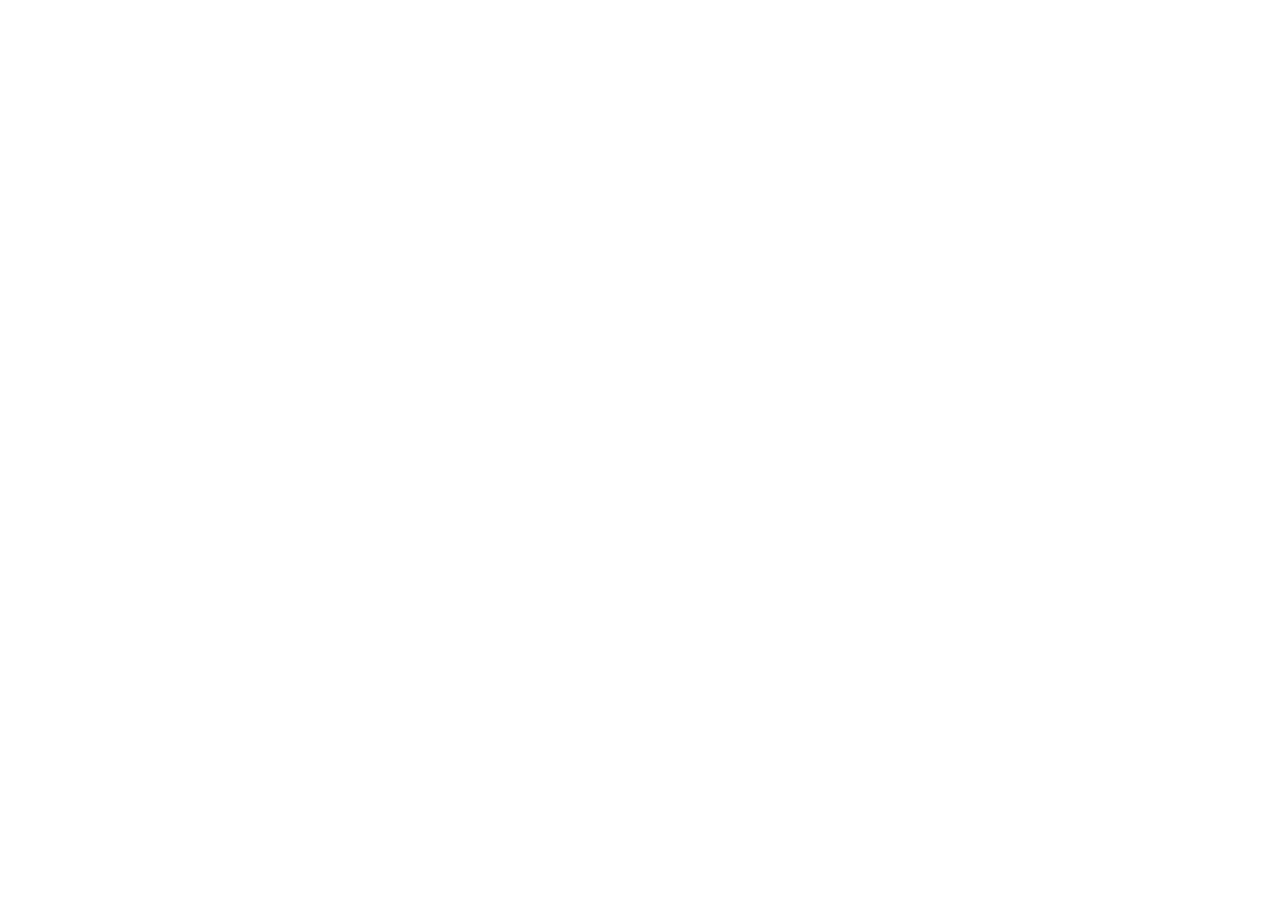
==== public/admin/index.html @ d7d7b9b0 "feat: build Guangze charity website (static site + Sveltia CMS) - charity: water-style homepage with" ====
<!DOCTYPE html>
<html lang="zh-Hant">
<head>
  <meta charset="utf-8" />
  <meta name="viewport" content="width=device-width, initial-scale=1.0" />
  <meta name="robots" content="noindex" />
  <title>內容管理後台｜新竹市廣澤慈善協會</title>
</head>
<body>
  <!-- Sveltia CMS：與 Decap CMS 相容的現代化內容管理後台 -->
  <script src="https://unpkg.com/@sveltia/cms/dist/sveltia-cms.js"></script>
</body>
</html>
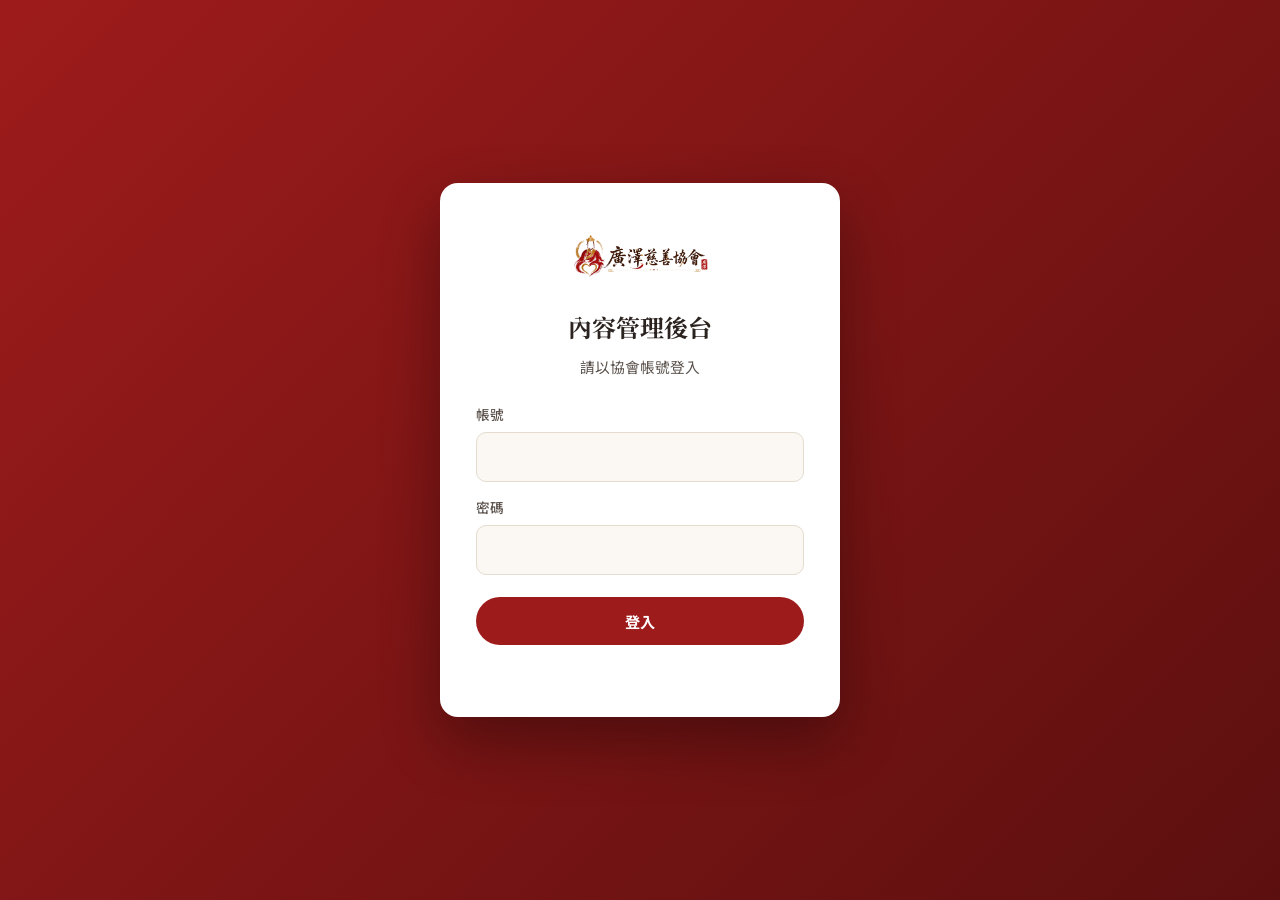
==== commit 0c77c4ec: "feat(admin): custom username/password admin with self-hosted auth - /admin now has a custom login (c" ====
--- a/public/admin/index.html
+++ b/public/admin/index.html
@@ -5,9 +5,53 @@
   <meta name="viewport" content="width=device-width, initial-scale=1.0" />
   <meta name="robots" content="noindex" />
   <title>內容管理後台｜新竹市廣澤慈善協會</title>
+  <link rel="icon" href="../assets/img/logo.png" />
+  <link href="https://fonts.googleapis.com/css2?family=Noto+Sans+TC:wght@400;500;700&family=Noto+Serif+TC:wght@700&display=swap" rel="stylesheet" />
+  <link rel="stylesheet" href="admin.css" />
 </head>
 <body>
-  <!-- Sveltia CMS：與 Decap CMS 相容的現代化內容管理後台 -->
-  <script src="https://unpkg.com/@sveltia/cms/dist/sveltia-cms.js"></script>
+  <!-- 登入畫面 -->
+  <div id="login" class="login hidden">
+    <form class="login__card" id="login-form">
+      <img src="../assets/img/logo.png" alt="廣澤慈善協會" class="login__logo" />
+      <h1>內容管理後台</h1>
+      <p class="login__sub">請以協會帳號登入</p>
+      <label>帳號<input type="text" id="username" autocomplete="username" required /></label>
+      <label>密碼<input type="password" id="password" autocomplete="current-password" required /></label>
+      <button type="submit" class="btn btn--primary" id="login-btn">登入</button>
+      <p class="msg" id="login-msg"></p>
+    </form>
+  </div>
+
+  <!-- 設定未完成提示 -->
+  <div id="setup" class="login hidden">
+    <div class="login__card">
+      <img src="../assets/img/logo.png" alt="廣澤慈善協會" class="login__logo" />
+      <h1>後台尚未啟用</h1>
+      <p class="login__sub">系統管理設定（Vercel 環境變數）尚未完成。<br />請完成設定後再登入，或聯繫網站維護人員。</p>
+    </div>
+  </div>
+
+  <!-- 管理介面 -->
+  <div id="app" class="app hidden">
+    <header class="topbar">
+      <div class="topbar__brand"><img src="../assets/img/logo.png" alt="" /> 內容管理後台</div>
+      <div class="topbar__right">
+        <a href="../index.html" target="_blank" class="topbar__link">↗ 查看網站</a>
+        <span id="who" class="topbar__who"></span>
+        <button class="btn btn--ghost" id="logout-btn">登出</button>
+      </div>
+    </header>
+    <nav class="tabs" id="tabs"></nav>
+    <main class="content" id="editor"></main>
+    <div class="savebar" id="savebar">
+      <span class="savebar__hint" id="save-hint"></span>
+      <button class="btn btn--primary" id="save-btn">儲存變更</button>
+    </div>
+  </div>
+
+  <div id="loading" class="loading">載入中…</div>
+
+  <script src="admin.js"></script>
 </body>
 </html>
--- a/public/admin/admin.css
+++ b/public/admin/admin.css
@@ -0,0 +1,90 @@
+:root{
+  --red:#9e1b1b; --red-dark:#7a1414; --gold:#c8a04c; --ink:#2b2320; --ink-soft:#5b524c;
+  --cream:#fbf8f3; --line:#e3dccf; --white:#fff;
+  --sans:"Noto Sans TC",system-ui,sans-serif;
+}
+*{box-sizing:border-box;margin:0;padding:0}
+body{font-family:var(--sans);color:var(--ink);background:var(--cream);line-height:1.7}
+.hidden{display:none !important}
+button{font-family:inherit;cursor:pointer}
+input,textarea,select{font-family:inherit;font-size:1rem}
+
+.btn{border:0;border-radius:999px;padding:11px 24px;font-weight:700;font-size:.95rem;transition:.2s}
+.btn--primary{background:var(--red);color:#fff}
+.btn--primary:hover{background:var(--red-dark)}
+.btn--primary:disabled{opacity:.5;cursor:not-allowed}
+.btn--ghost{background:transparent;color:var(--ink);border:1px solid var(--line)}
+.btn--ghost:hover{background:#0001}
+.btn--sm{padding:7px 14px;font-size:.85rem}
+.btn--danger{background:#fff;color:#b23;border:1px solid #e3b3b3}
+.btn--danger:hover{background:#fdeaea}
+
+/* ---------- Login ---------- */
+.login{position:fixed;inset:0;display:grid;place-items:center;background:linear-gradient(135deg,#9e1b1b,#5c0f0f);padding:20px}
+.login__card{background:#fff;border-radius:18px;padding:40px 36px;width:min(100%,400px);box-shadow:0 24px 60px #0005;text-align:center}
+.login__logo{height:70px;margin:0 auto 14px;display:block}
+.login__card h1{font-family:"Noto Serif TC",serif;font-size:1.5rem;margin-bottom:6px}
+.login__sub{color:var(--ink-soft);font-size:.92rem;margin-bottom:24px}
+.login__card label{display:block;text-align:left;font-size:.85rem;color:var(--ink-soft);margin-bottom:14px;font-weight:500}
+.login__card input{width:100%;margin-top:6px;padding:12px 14px;border:1px solid var(--line);border-radius:10px;background:var(--cream)}
+.login__card input:focus{outline:2px solid var(--gold);border-color:transparent}
+.login__card .btn{width:100%;margin-top:8px;padding:13px}
+.msg{margin-top:14px;font-size:.9rem;min-height:1.2em}
+.msg.err{color:#c0392b}
+.msg.ok{color:#1e8449}
+
+/* ---------- App ---------- */
+.app{min-height:100vh;padding-bottom:90px}
+.topbar{position:sticky;top:0;z-index:20;display:flex;align-items:center;justify-content:space-between;
+  background:#fff;border-bottom:1px solid var(--line);padding:12px 22px}
+.topbar__brand{display:flex;align-items:center;gap:10px;font-family:"Noto Serif TC",serif;font-weight:700;font-size:1.05rem}
+.topbar__brand img{height:38px}
+.topbar__right{display:flex;align-items:center;gap:14px}
+.topbar__link{color:var(--ink-soft);text-decoration:none;font-size:.9rem}
+.topbar__link:hover{color:var(--red)}
+.topbar__who{font-size:.9rem;color:var(--ink-soft)}
+
+.tabs{display:flex;flex-wrap:wrap;gap:6px;padding:14px 22px;background:#fff;border-bottom:1px solid var(--line);position:sticky;top:63px;z-index:19}
+.tab{border:1px solid var(--line);background:#fff;border-radius:999px;padding:8px 18px;font-size:.92rem;font-weight:500;color:var(--ink)}
+.tab.active{background:var(--red);color:#fff;border-color:var(--red)}
+
+.content{max-width:880px;margin:0 auto;padding:28px 22px}
+.section-head{margin-bottom:18px}
+.section-head h2{font-family:"Noto Serif TC",serif;font-size:1.5rem}
+.section-head p{color:var(--ink-soft);font-size:.92rem;margin-top:4px}
+
+.field{margin-bottom:18px}
+.field>label{display:block;font-size:.85rem;font-weight:700;color:var(--ink-soft);margin-bottom:6px}
+.field input[type=text],.field textarea{width:100%;padding:11px 14px;border:1px solid var(--line);border-radius:10px;background:#fff}
+.field input:focus,.field textarea:focus{outline:2px solid var(--gold);border-color:transparent}
+.field textarea{min-height:120px;resize:vertical;line-height:1.7}
+.field .hint{font-size:.78rem;color:#9a9088;margin-top:4px}
+
+.card-item{background:#fff;border:1px solid var(--line);border-radius:14px;padding:20px;margin-bottom:16px;position:relative}
+.card-item__head{display:flex;align-items:center;justify-content:space-between;margin-bottom:14px}
+.card-item__title{font-weight:700}
+.card-item__tools{display:flex;gap:6px}
+
+.imgfield{display:flex;gap:14px;align-items:flex-start}
+.imgfield__preview{width:140px;height:100px;border-radius:10px;border:1px dashed var(--line);background:var(--cream) center/cover no-repeat;flex-shrink:0;display:grid;place-items:center;color:#b6ada2;font-size:.8rem;overflow:hidden}
+.imgfield__preview img{width:100%;height:100%;object-fit:cover}
+.imgfield__right{flex:1}
+.imgfield__right input[type=file]{font-size:.85rem}
+.upload-state{font-size:.8rem;color:var(--ink-soft);margin-top:6px}
+
+.add-btn{margin-top:4px}
+.empty-note{color:var(--ink-soft);font-size:.9rem;padding:14px 0}
+
+.savebar{position:fixed;bottom:0;left:0;right:0;background:#fff;border-top:1px solid var(--line);
+  display:flex;align-items:center;justify-content:flex-end;gap:16px;padding:14px 24px;box-shadow:0 -4px 20px #0001;z-index:20}
+.savebar__hint{font-size:.88rem;color:var(--ink-soft)}
+.savebar__hint.ok{color:#1e8449}
+.savebar__hint.err{color:#c0392b}
+
+.loading{position:fixed;inset:0;display:grid;place-items:center;background:var(--cream);color:var(--ink-soft);z-index:50}
+
+@media(max-width:600px){
+  .topbar__link{display:none}
+  .content{padding:20px 16px}
+  .imgfield{flex-direction:column}
+}
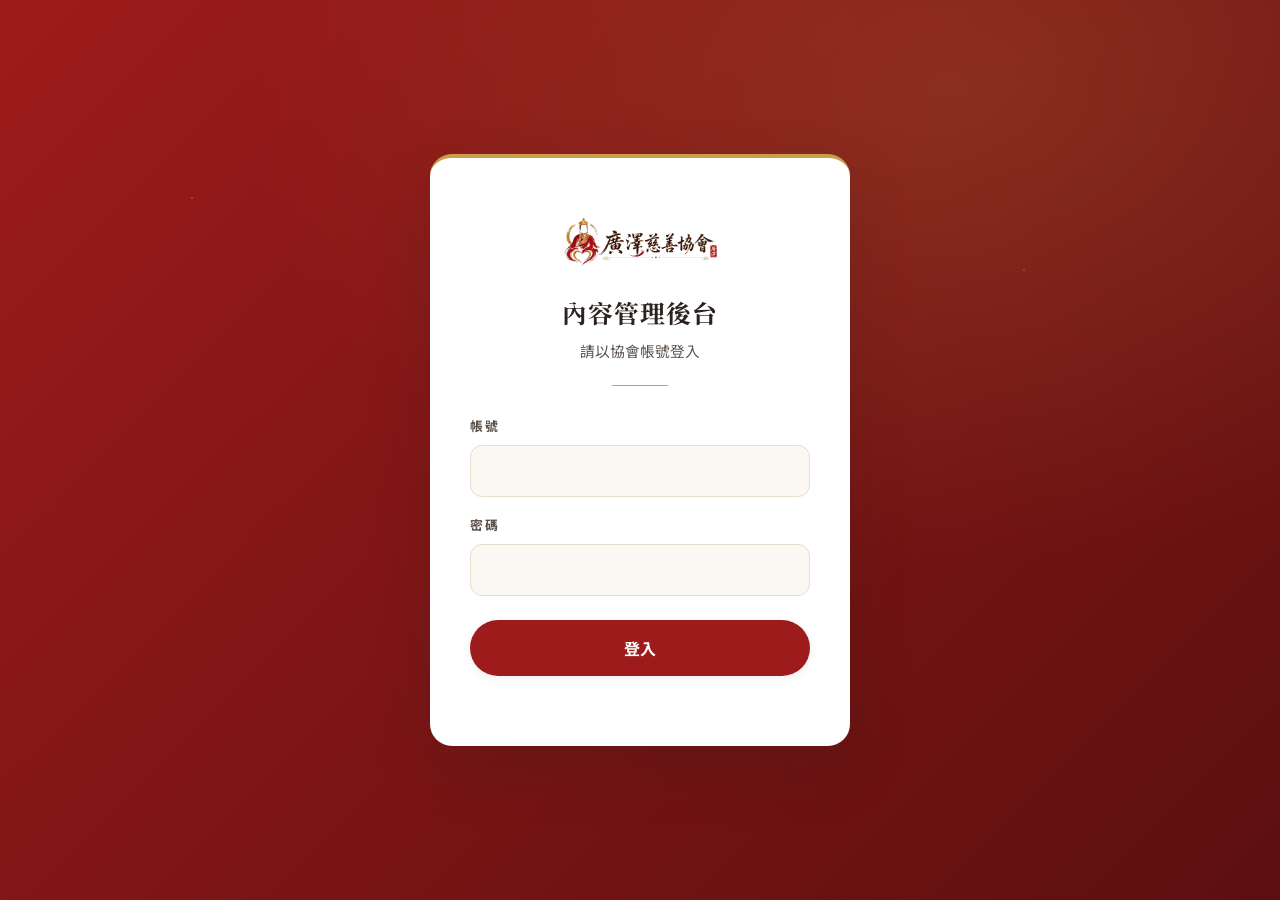
==== commit 5d4f1fa6: "style(admin): redesign 後台 to match main site brand language Brings the admin panel in line with the " ====
--- a/public/admin/index.html
+++ b/public/admin/index.html
@@ -7,7 +7,7 @@
   <title>內容管理後台｜新竹市廣澤慈善協會</title>
   <link rel="icon" href="../assets/img/logo.png" />
   <link href="https://fonts.googleapis.com/css2?family=Noto+Sans+TC:wght@400;500;700&family=Noto+Serif+TC:wght@700&display=swap" rel="stylesheet" />
-  <link rel="stylesheet" href="admin.css" />
+  <link rel="stylesheet" href="admin.css?v=20260602b" />
 </head>
 <body>
   <!-- 登入畫面 -->
--- a/public/admin/admin.css
+++ b/public/admin/admin.css
@@ -1,90 +1,335 @@
-:root{
-  --red:#9e1b1b; --red-dark:#7a1414; --gold:#c8a04c; --ink:#2b2320; --ink-soft:#5b524c;
-  --cream:#fbf8f3; --line:#e3dccf; --white:#fff;
-  --sans:"Noto Sans TC",system-ui,sans-serif;
-}
-*{box-sizing:border-box;margin:0;padding:0}
-body{font-family:var(--sans);color:var(--ink);background:var(--cream);line-height:1.7}
-.hidden{display:none !important}
-button{font-family:inherit;cursor:pointer}
-input,textarea,select{font-family:inherit;font-size:1rem}
-
-.btn{border:0;border-radius:999px;padding:11px 24px;font-weight:700;font-size:.95rem;transition:.2s}
-.btn--primary{background:var(--red);color:#fff}
-.btn--primary:hover{background:var(--red-dark)}
-.btn--primary:disabled{opacity:.5;cursor:not-allowed}
-.btn--ghost{background:transparent;color:var(--ink);border:1px solid var(--line)}
-.btn--ghost:hover{background:#0001}
-.btn--sm{padding:7px 14px;font-size:.85rem}
-.btn--danger{background:#fff;color:#b23;border:1px solid #e3b3b3}
-.btn--danger:hover{background:#fdeaea}
+/* =========================================================
+   新竹市廣澤慈善協會 — 後台管理樣式
+   與主網站同一套品牌語言：朱紅 / 古金 / 墨黑 / 暖米白
+   ========================================================= */
+
+:root {
+  --red: #9e1b1b;
+  --red-dark: #7a1414;
+  --red-deep: #5c0f0f;
+  --gold: #c8a04c;
+  --gold-dark: #a8741f;
+  --ink: #2b2320;
+  --ink-soft: #5b524c;
+  --cream: #fbf8f3;
+  --cream-2: #f3ece1;
+  --white: #ffffff;
+  --line: #e7ddcd;
+
+  --shadow-sm: 0 2px 10px rgba(43, 35, 32, 0.08);
+  --shadow-md: 0 10px 30px rgba(43, 35, 32, 0.12);
+  --shadow-lg: 0 24px 60px rgba(43, 35, 32, 0.18);
+
+  --serif: "Noto Serif TC", "Songti TC", serif;
+  --sans: "Noto Sans TC", "PingFang TC", "Microsoft JhengHei", sans-serif;
+
+  --radius: 14px;
+}
+
+/* ---------- Reset ---------- */
+*, *::before, *::after { box-sizing: border-box; margin: 0; padding: 0; }
+html { scroll-behavior: smooth; }
+body {
+  font-family: var(--sans);
+  color: var(--ink);
+  background: var(--cream);
+  line-height: 1.8;
+  -webkit-font-smoothing: antialiased;
+}
+img { max-width: 100%; display: block; }
+a { color: inherit; text-decoration: none; }
+h1, h2, h3, h4 { font-family: var(--serif); font-weight: 700; line-height: 1.35; color: var(--ink); }
+input, textarea, select { font-family: inherit; font-size: 1rem; }
+button { font-family: inherit; cursor: pointer; }
+.hidden { display: none !important; }
+
+/* ---------- Buttons (一致於前台) ---------- */
+.btn {
+  display: inline-flex; align-items: center; justify-content: center; gap: 8px;
+  padding: 12px 26px; border-radius: 999px;
+  font-family: var(--sans); font-weight: 700; font-size: .95rem;
+  cursor: pointer; border: 2px solid transparent;
+  transition: transform .2s ease, box-shadow .2s ease, background .2s ease, color .2s ease;
+}
+.btn--primary { background: var(--red); color: #fff; box-shadow: var(--shadow-sm); }
+.btn--primary:hover { background: var(--red-dark); transform: translateY(-2px); box-shadow: var(--shadow-md); }
+.btn--primary:disabled { opacity: .5; cursor: not-allowed; transform: none; box-shadow: var(--shadow-sm); }
+.btn--gold { background: var(--gold); color: var(--ink); }
+.btn--gold:hover { background: var(--gold-dark); color: #fff; transform: translateY(-2px); }
+.btn--ghost { background: transparent; color: var(--ink); border-color: var(--line); }
+.btn--ghost:hover { background: rgba(158,27,27,.06); color: var(--red); border-color: var(--red); }
+.btn--outline { background: transparent; color: var(--red); border-color: var(--red); }
+.btn--outline:hover { background: var(--red); color: #fff; }
+.btn--danger { background: #fff; color: #b23; border-color: #e8c0c0; }
+.btn--danger:hover { background: #b23; color: #fff; border-color: #b23; }
+.btn--sm { padding: 7px 14px; font-size: .85rem; gap: 4px; }
 
 /* ---------- Login ---------- */
-.login{position:fixed;inset:0;display:grid;place-items:center;background:linear-gradient(135deg,#9e1b1b,#5c0f0f);padding:20px}
-.login__card{background:#fff;border-radius:18px;padding:40px 36px;width:min(100%,400px);box-shadow:0 24px 60px #0005;text-align:center}
-.login__logo{height:70px;margin:0 auto 14px;display:block}
-.login__card h1{font-family:"Noto Serif TC",serif;font-size:1.5rem;margin-bottom:6px}
-.login__sub{color:var(--ink-soft);font-size:.92rem;margin-bottom:24px}
-.login__card label{display:block;text-align:left;font-size:.85rem;color:var(--ink-soft);margin-bottom:14px;font-weight:500}
-.login__card input{width:100%;margin-top:6px;padding:12px 14px;border:1px solid var(--line);border-radius:10px;background:var(--cream)}
-.login__card input:focus{outline:2px solid var(--gold);border-color:transparent}
-.login__card .btn{width:100%;margin-top:8px;padding:13px}
-.msg{margin-top:14px;font-size:.9rem;min-height:1.2em}
-.msg.err{color:#c0392b}
-.msg.ok{color:#1e8449}
-
-/* ---------- App ---------- */
-.app{min-height:100vh;padding-bottom:90px}
-.topbar{position:sticky;top:0;z-index:20;display:flex;align-items:center;justify-content:space-between;
-  background:#fff;border-bottom:1px solid var(--line);padding:12px 22px}
-.topbar__brand{display:flex;align-items:center;gap:10px;font-family:"Noto Serif TC",serif;font-weight:700;font-size:1.05rem}
-.topbar__brand img{height:38px}
-.topbar__right{display:flex;align-items:center;gap:14px}
-.topbar__link{color:var(--ink-soft);text-decoration:none;font-size:.9rem}
-.topbar__link:hover{color:var(--red)}
-.topbar__who{font-size:.9rem;color:var(--ink-soft)}
-
-.tabs{display:flex;flex-wrap:wrap;gap:6px;padding:14px 22px;background:#fff;border-bottom:1px solid var(--line);position:sticky;top:63px;z-index:19}
-.tab{border:1px solid var(--line);background:#fff;border-radius:999px;padding:8px 18px;font-size:.92rem;font-weight:500;color:var(--ink)}
-.tab.active{background:var(--red);color:#fff;border-color:var(--red)}
-
-.content{max-width:880px;margin:0 auto;padding:28px 22px}
-.section-head{margin-bottom:18px}
-.section-head h2{font-family:"Noto Serif TC",serif;font-size:1.5rem}
-.section-head p{color:var(--ink-soft);font-size:.92rem;margin-top:4px}
-
-.field{margin-bottom:18px}
-.field>label{display:block;font-size:.85rem;font-weight:700;color:var(--ink-soft);margin-bottom:6px}
-.field input[type=text],.field textarea{width:100%;padding:11px 14px;border:1px solid var(--line);border-radius:10px;background:#fff}
-.field input:focus,.field textarea:focus{outline:2px solid var(--gold);border-color:transparent}
-.field textarea{min-height:120px;resize:vertical;line-height:1.7}
-.field .hint{font-size:.78rem;color:#9a9088;margin-top:4px}
-
-.card-item{background:#fff;border:1px solid var(--line);border-radius:14px;padding:20px;margin-bottom:16px;position:relative}
-.card-item__head{display:flex;align-items:center;justify-content:space-between;margin-bottom:14px}
-.card-item__title{font-weight:700}
-.card-item__tools{display:flex;gap:6px}
-
-.imgfield{display:flex;gap:14px;align-items:flex-start}
-.imgfield__preview{width:140px;height:100px;border-radius:10px;border:1px dashed var(--line);background:var(--cream) center/cover no-repeat;flex-shrink:0;display:grid;place-items:center;color:#b6ada2;font-size:.8rem;overflow:hidden}
-.imgfield__preview img{width:100%;height:100%;object-fit:cover}
-.imgfield__right{flex:1}
-.imgfield__right input[type=file]{font-size:.85rem}
-.upload-state{font-size:.8rem;color:var(--ink-soft);margin-top:6px}
-
-.add-btn{margin-top:4px}
-.empty-note{color:var(--ink-soft);font-size:.9rem;padding:14px 0}
-
-.savebar{position:fixed;bottom:0;left:0;right:0;background:#fff;border-top:1px solid var(--line);
-  display:flex;align-items:center;justify-content:flex-end;gap:16px;padding:14px 24px;box-shadow:0 -4px 20px #0001;z-index:20}
-.savebar__hint{font-size:.88rem;color:var(--ink-soft)}
-.savebar__hint.ok{color:#1e8449}
-.savebar__hint.err{color:#c0392b}
-
-.loading{position:fixed;inset:0;display:grid;place-items:center;background:var(--cream);color:var(--ink-soft);z-index:50}
-
-@media(max-width:600px){
-  .topbar__link{display:none}
-  .content{padding:20px 16px}
-  .imgfield{flex-direction:column}
-}
+.login {
+  position: fixed; inset: 0;
+  display: grid; place-items: center;
+  padding: 20px;
+  background:
+    radial-gradient(1200px 800px at 75% 10%, rgba(200,160,76,.18), transparent 60%),
+    linear-gradient(135deg, var(--red) 0%, var(--red-deep) 100%);
+}
+.login::before {
+  content: ""; position: absolute; inset: 0; pointer-events: none;
+  background-image:
+    radial-gradient(2px 2px at 15% 22%, rgba(255,217,107,.5), transparent 60%),
+    radial-gradient(2px 2px at 80% 30%, rgba(255,217,107,.4), transparent 60%),
+    radial-gradient(2px 2px at 35% 80%, rgba(255,217,107,.35), transparent 60%);
+}
+.login__card {
+  position: relative;
+  background: var(--white);
+  border-radius: 22px;
+  padding: 46px 40px 36px;
+  width: min(100%, 420px);
+  box-shadow: var(--shadow-lg);
+  text-align: center;
+  border-top: 4px solid var(--gold);
+}
+.login__logo { height: 80px; margin: 0 auto 12px; display: block; }
+.login__card h1 { font-family: var(--serif); font-size: 1.55rem; letter-spacing: .04em; }
+.login__sub {
+  color: var(--ink-soft); font-size: .92rem; margin-top: 8px; margin-bottom: 28px;
+  position: relative; padding-bottom: 22px;
+}
+.login__sub::after {
+  content: ""; position: absolute; left: 50%; bottom: 0; transform: translateX(-50%);
+  width: 56px; height: 1px; background: var(--gold);
+}
+.login__card label {
+  display: block; text-align: left;
+  font-size: .8rem; font-weight: 700; letter-spacing: .12em;
+  color: var(--ink-soft); margin-bottom: 16px;
+}
+.login__card input {
+  width: 100%; margin-top: 8px;
+  padding: 13px 16px;
+  border: 1px solid var(--line); border-radius: 12px;
+  background: var(--cream);
+  font-weight: 500;
+  transition: border-color .2s, box-shadow .2s, background .2s;
+}
+.login__card input:focus {
+  outline: none; background: #fff;
+  border-color: var(--gold);
+  box-shadow: 0 0 0 3px rgba(200,160,76,.25);
+}
+.login__card .btn { width: 100%; margin-top: 8px; padding: 14px; font-size: 1rem; }
+.msg { margin-top: 16px; font-size: .9rem; min-height: 1.2em; font-weight: 500; }
+.msg.err { color: #b23; }
+.msg.ok { color: #1e8449; }
+
+/* ---------- App layout ---------- */
+.app { min-height: 100vh; padding-bottom: 96px; }
+
+.topbar {
+  position: sticky; top: 0; z-index: 30;
+  display: flex; align-items: center; justify-content: space-between;
+  background: rgba(251,248,243,.96);
+  backdrop-filter: blur(8px);
+  border-bottom: 1px solid rgba(200,160,76,.25);
+  box-shadow: var(--shadow-sm);
+  padding: 14px 28px;
+}
+.topbar__brand {
+  display: flex; align-items: center; gap: 12px;
+  font-family: var(--serif); font-weight: 700; font-size: 1.1rem;
+  color: var(--ink);
+}
+.topbar__brand img { height: 46px; width: auto; display: block; }
+.topbar__right { display: flex; align-items: center; gap: 16px; }
+.topbar__link {
+  color: var(--ink-soft); font-size: .9rem; font-weight: 500;
+  padding: 8px 14px; border-radius: 999px;
+  transition: color .2s, background .2s;
+}
+.topbar__link:hover { color: var(--red); background: rgba(158,27,27,.08); }
+.topbar__who { font-size: .9rem; color: var(--ink-soft); font-weight: 500; }
+
+/* tabs（風格同前台 nav） */
+.tabs {
+  position: sticky; top: 74px; z-index: 29;
+  display: flex; flex-wrap: wrap; gap: 8px;
+  padding: 14px 28px;
+  background: rgba(251,248,243,.96);
+  backdrop-filter: blur(8px);
+  border-bottom: 1px solid var(--line);
+}
+.tab {
+  border: 1px solid var(--line); background: #fff;
+  border-radius: 999px;
+  padding: 9px 20px; font-size: .92rem; font-weight: 500;
+  color: var(--ink);
+  transition: color .2s, background .2s, border-color .2s, transform .2s;
+}
+.tab:hover { color: var(--red); border-color: rgba(158,27,27,.35); }
+.tab.active {
+  background: var(--red); color: #fff; border-color: var(--red);
+  box-shadow: var(--shadow-sm);
+}
+
+/* ---------- Content ---------- */
+.content { max-width: 940px; margin: 0 auto; padding: 40px 28px 24px; }
+
+.section-head {
+  text-align: center;
+  margin-bottom: 36px;
+  padding-bottom: 28px;
+  border-bottom: 1px solid var(--line);
+  position: relative;
+}
+.section-head::before {
+  content: "管 理 後 台";
+  display: block;
+  font-family: var(--sans); color: var(--red);
+  font-weight: 700; letter-spacing: .22em; font-size: .78rem;
+  margin-bottom: 12px;
+}
+.section-head h2 { font-family: var(--serif); font-size: clamp(1.6rem, 3vw, 2rem); letter-spacing: .03em; }
+.section-head p { color: var(--ink-soft); font-size: .98rem; margin-top: 10px; }
+/* gold divider 跟前台一致 */
+.section-head::after {
+  content: ""; position: absolute; left: 50%; bottom: -1px; transform: translateX(-50%);
+  width: 56px; height: 2px; background: var(--gold);
+}
+
+/* ---------- Form fields ---------- */
+.field { margin-bottom: 22px; }
+.field > label {
+  display: block;
+  font-size: .82rem; font-weight: 700; letter-spacing: .1em;
+  color: var(--ink-soft);
+  margin-bottom: 8px;
+  text-transform: none;
+}
+.field input[type=text],
+.field input[type=date],
+.field input[type=number],
+.field input[type=email],
+.field input[type=url],
+.field textarea,
+.field select {
+  width: 100%;
+  padding: 12px 16px;
+  border: 1px solid var(--line); border-radius: 12px;
+  background: #fff; color: var(--ink);
+  transition: border-color .2s, box-shadow .2s;
+}
+.field input:focus,
+.field textarea:focus,
+.field select:focus {
+  outline: none;
+  border-color: var(--gold);
+  box-shadow: 0 0 0 3px rgba(200,160,76,.22);
+}
+.field textarea { min-height: 130px; resize: vertical; line-height: 1.8; font-family: inherit; }
+.field .hint { font-size: .8rem; color: #9a9088; margin-top: 6px; line-height: 1.6; }
+
+/* ---------- List card item ---------- */
+.card-item {
+  background: #fff;
+  border: 1px solid var(--line);
+  border-radius: var(--radius);
+  padding: 24px;
+  margin-bottom: 18px;
+  position: relative;
+  box-shadow: var(--shadow-sm);
+  transition: box-shadow .2s, transform .2s;
+}
+.card-item:hover { box-shadow: var(--shadow-md); }
+.card-item__head {
+  display: flex; align-items: center; justify-content: space-between;
+  gap: 12px;
+  margin-bottom: 18px;
+  padding-bottom: 14px;
+  border-bottom: 1px dashed var(--line);
+}
+.card-item__title {
+  font-family: var(--serif); font-weight: 700; font-size: 1.05rem;
+  color: var(--ink); flex: 1; min-width: 0;
+}
+.card-item__tools { display: flex; gap: 8px; flex-shrink: 0; }
+
+/* ---------- Image upload ---------- */
+.imgfield { display: flex; gap: 18px; align-items: flex-start; }
+.imgfield__preview {
+  width: 160px; height: 110px;
+  border-radius: 12px;
+  border: 1px dashed rgba(200,160,76,.4);
+  background: var(--cream) center/cover no-repeat;
+  flex-shrink: 0;
+  display: grid; place-items: center;
+  color: #b6ada2; font-size: .82rem; text-align: center;
+  overflow: hidden;
+}
+.imgfield__preview img { width: 100%; height: 100%; object-fit: cover; }
+.imgfield__right { flex: 1; min-width: 0; }
+.imgfield__right input[type=file] {
+  font-size: .88rem; font-family: inherit;
+  padding: 8px 0;
+}
+.imgfield__right input[type=file]::file-selector-button {
+  font-family: inherit; font-weight: 700;
+  padding: 8px 16px; margin-right: 12px;
+  border: 1px solid var(--line); border-radius: 999px;
+  background: #fff; color: var(--ink);
+  cursor: pointer; transition: .2s;
+}
+.imgfield__right input[type=file]::file-selector-button:hover {
+  background: var(--red); color: #fff; border-color: var(--red);
+}
+.upload-state { font-size: .85rem; color: var(--ink-soft); margin-top: 8px; }
+
+/* ---------- Misc ---------- */
+.add-btn { margin-top: 8px; }
+.empty-note {
+  color: var(--ink-soft); font-size: .92rem;
+  padding: 32px 0; text-align: center;
+  background: #fff; border: 1px dashed var(--line); border-radius: var(--radius);
+}
+
+/* ---------- Save bar ---------- */
+.savebar {
+  position: fixed; bottom: 0; left: 0; right: 0; z-index: 30;
+  background: rgba(255,255,255,.97);
+  backdrop-filter: blur(8px);
+  border-top: 1px solid var(--line);
+  display: flex; align-items: center; justify-content: flex-end;
+  gap: 18px;
+  padding: 14px 28px;
+  box-shadow: 0 -6px 24px rgba(43,35,32,.08);
+}
+.savebar__hint { font-size: .9rem; color: var(--ink-soft); font-weight: 500; }
+.savebar__hint.ok { color: #1e8449; }
+.savebar__hint.err { color: #b23; }
+
+/* ---------- Loading ---------- */
+.loading {
+  position: fixed; inset: 0;
+  display: grid; place-items: center;
+  background: var(--cream);
+  color: var(--ink-soft);
+  font-family: var(--serif); font-size: 1.1rem; letter-spacing: .15em;
+  z-index: 50;
+}
+
+/* ---------- Responsive ---------- */
+@media (max-width: 760px) {
+  .topbar { padding: 12px 18px; }
+  .topbar__brand { font-size: .95rem; }
+  .topbar__brand img { height: 38px; }
+  .topbar__link { display: none; }
+  .tabs { padding: 12px 18px; top: 66px; }
+  .tab { padding: 7px 14px; font-size: .85rem; }
+  .content { padding: 28px 18px 20px; }
+  .section-head { margin-bottom: 28px; padding-bottom: 22px; }
+  .card-item { padding: 18px; }
+  .card-item__head { flex-wrap: wrap; gap: 10px; }
+  .imgfield { flex-direction: column; }
+  .imgfield__preview { width: 100%; height: 140px; }
+  .savebar { padding: 12px 18px; }
+}
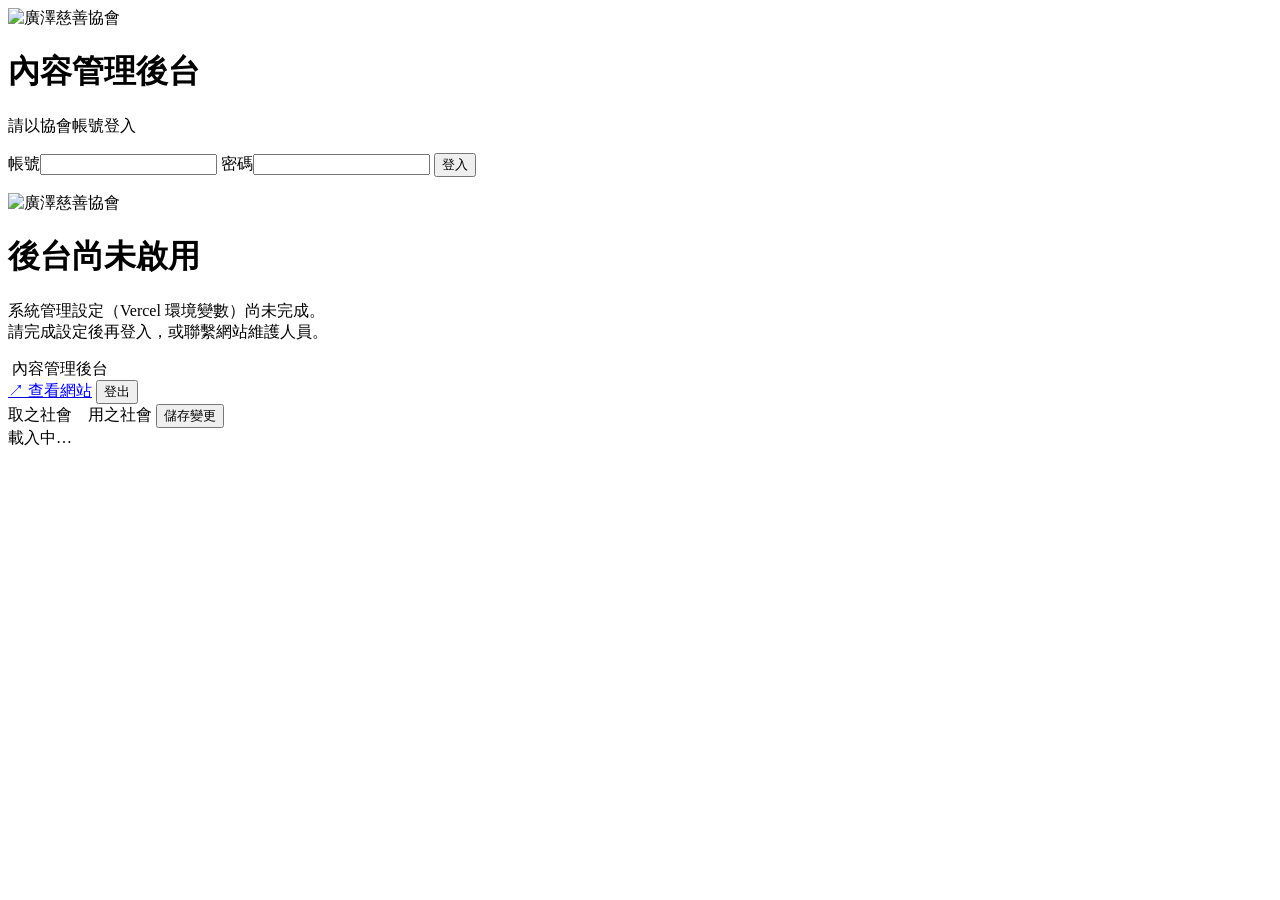
==== commit 8d35d648: "fix(admin): absolute paths so /admin (no trailing slash) loads CSS/JS Vercel forces trailingSlash:fa" ====
--- a/public/admin/index.html
+++ b/public/admin/index.html
@@ -5,15 +5,15 @@
   <meta name="viewport" content="width=device-width, initial-scale=1.0" />
   <meta name="robots" content="noindex" />
   <title>內容管理後台｜新竹市廣澤慈善協會</title>
-  <link rel="icon" href="../assets/img/logo.png" />
+  <link rel="icon" href="/assets/img/logo.png" />
   <link href="https://fonts.googleapis.com/css2?family=Noto+Sans+TC:wght@400;500;700&family=Noto+Serif+TC:wght@700&display=swap" rel="stylesheet" />
-  <link rel="stylesheet" href="admin.css?v=20260602b" />
+  <link rel="stylesheet" href="/admin/admin.css?v=20260602d" />
 </head>
 <body>
   <!-- 登入畫面 -->
   <div id="login" class="login hidden">
     <form class="login__card" id="login-form">
-      <img src="../assets/img/logo.png" alt="廣澤慈善協會" class="login__logo" />
+      <img src="/assets/img/logo.png" alt="廣澤慈善協會" class="login__logo" />
       <h1>內容管理後台</h1>
       <p class="login__sub">請以協會帳號登入</p>
       <label>帳號<input type="text" id="username" autocomplete="username" required /></label>
@@ -26,7 +26,7 @@
   <!-- 設定未完成提示 -->
   <div id="setup" class="login hidden">
     <div class="login__card">
-      <img src="../assets/img/logo.png" alt="廣澤慈善協會" class="login__logo" />
+      <img src="/assets/img/logo.png" alt="廣澤慈善協會" class="login__logo" />
       <h1>後台尚未啟用</h1>
       <p class="login__sub">系統管理設定（Vercel 環境變數）尚未完成。<br />請完成設定後再登入，或聯繫網站維護人員。</p>
     </div>
@@ -35,9 +35,9 @@
   <!-- 管理介面 -->
   <div id="app" class="app hidden">
     <header class="topbar">
-      <div class="topbar__brand"><img src="../assets/img/logo.png" alt="" /> 內容管理後台</div>
+      <div class="topbar__brand"><img src="/assets/img/logo.png" alt="" /> 內容管理後台</div>
       <div class="topbar__right">
-        <a href="../index.html" target="_blank" class="topbar__link">↗ 查看網站</a>
+        <a href="/index.html" target="_blank" class="topbar__link">↗ 查看網站</a>
         <span id="who" class="topbar__who"></span>
         <button class="btn btn--ghost" id="logout-btn">登出</button>
       </div>
@@ -45,6 +45,7 @@
     <nav class="tabs" id="tabs"></nav>
     <main class="content" id="editor"></main>
     <div class="savebar" id="savebar">
+      <span class="savebar__credit">取之社會　用之社會</span>
       <span class="savebar__hint" id="save-hint"></span>
       <button class="btn btn--primary" id="save-btn">儲存變更</button>
     </div>
@@ -52,6 +53,6 @@
 
   <div id="loading" class="loading">載入中…</div>
 
-  <script src="admin.js"></script>
+  <script src="/admin/admin.js?v=20260602d"></script>
 </body>
 </html>
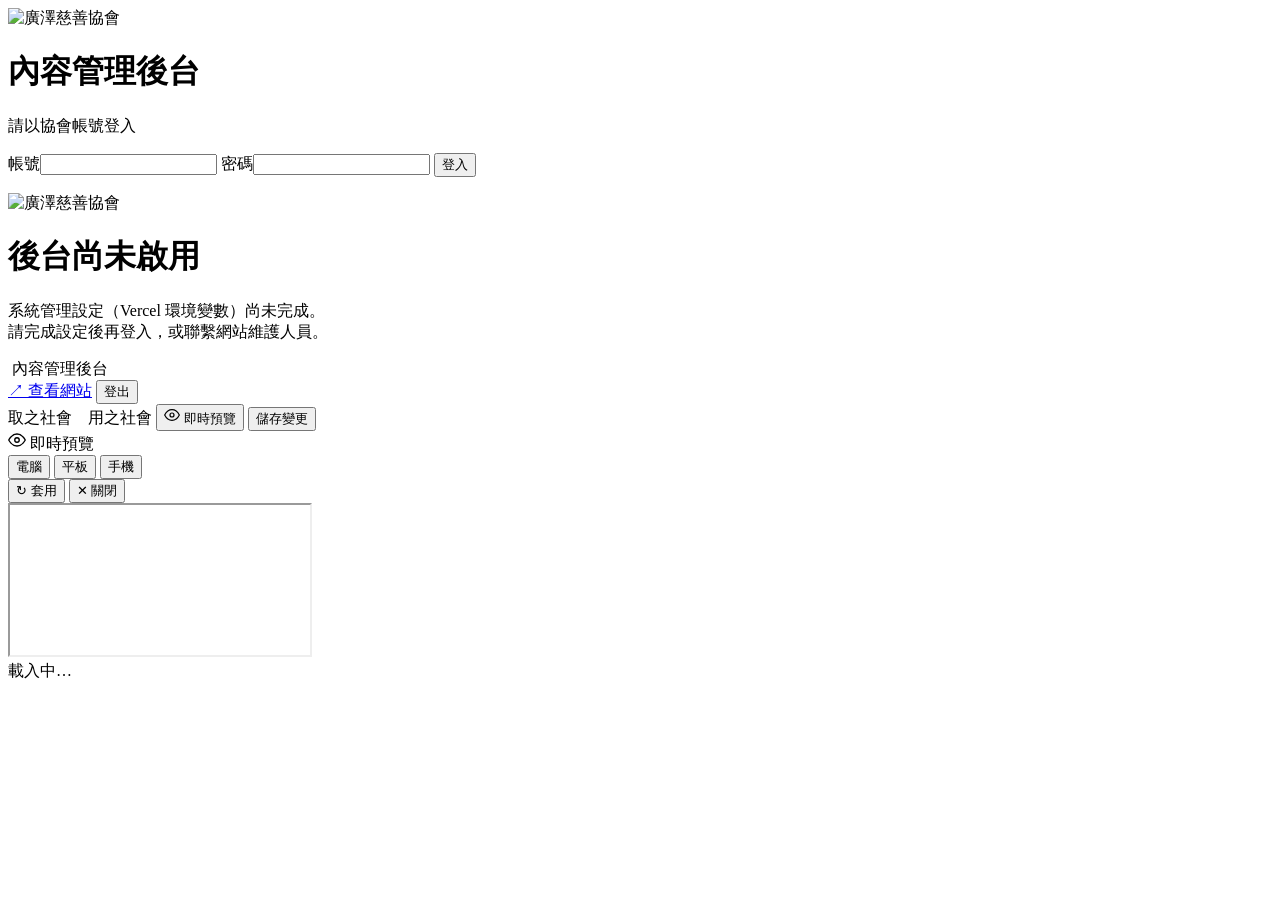
==== commit 31255f1f: "feat(admin): live preview overlay per section with device toggle Adds an "即時預覽" button next to 儲存變更 " ====
--- a/public/admin/index.html
+++ b/public/admin/index.html
@@ -7,7 +7,7 @@
   <title>內容管理後台｜新竹市廣澤慈善協會</title>
   <link rel="icon" href="/assets/img/logo.png" />
   <link href="https://fonts.googleapis.com/css2?family=Noto+Sans+TC:wght@400;500;700&family=Noto+Serif+TC:wght@700&display=swap" rel="stylesheet" />
-  <link rel="stylesheet" href="/admin/admin.css?v=20260602d" />
+  <link rel="stylesheet" href="/admin/admin.css?v=20260602e" />
 </head>
 <body>
   <!-- 登入畫面 -->
@@ -47,12 +47,41 @@
     <div class="savebar" id="savebar">
       <span class="savebar__credit">取之社會　用之社會</span>
       <span class="savebar__hint" id="save-hint"></span>
+      <button class="btn btn--outline" id="preview-btn" type="button">
+        <svg width="16" height="16" viewBox="0 0 24 24" fill="none" stroke="currentColor" stroke-width="1.8" stroke-linecap="round" stroke-linejoin="round"><path d="M1 12s4-8 11-8 11 8 11 8-4 8-11 8S1 12 1 12z"/><circle cx="12" cy="12" r="3"/></svg>
+        即時預覽
+      </button>
       <button class="btn btn--primary" id="save-btn">儲存變更</button>
+    </div>
+  </div>
+
+  <!-- 預覽浮層 -->
+  <div id="preview" class="preview hidden" aria-hidden="true">
+    <div class="preview__topbar">
+      <div class="preview__title">
+        <span class="preview__eye">
+          <svg width="18" height="18" viewBox="0 0 24 24" fill="none" stroke="currentColor" stroke-width="1.8" stroke-linecap="round" stroke-linejoin="round"><path d="M1 12s4-8 11-8 11 8 11 8-4 8-11 8S1 12 1 12z"/><circle cx="12" cy="12" r="3"/></svg>
+        </span>
+        即時預覽
+        <span class="preview__url" id="preview-url"></span>
+      </div>
+      <div class="preview__ctrls">
+        <div class="preview__device" role="tablist">
+          <button class="preview__device-btn" data-device="desktop" type="button">電腦</button>
+          <button class="preview__device-btn" data-device="tablet" type="button">平板</button>
+          <button class="preview__device-btn" data-device="mobile" type="button">手機</button>
+        </div>
+        <button class="btn btn--ghost btn--sm" id="preview-refresh" type="button" title="套用最新編輯">↻ 套用</button>
+        <button class="btn btn--danger btn--sm" id="preview-close" type="button">✕ 關閉</button>
+      </div>
+    </div>
+    <div class="preview__stage" id="preview-stage">
+      <iframe id="preview-iframe" title="即時預覽" loading="lazy"></iframe>
     </div>
   </div>
 
   <div id="loading" class="loading">載入中…</div>
 
-  <script src="/admin/admin.js?v=20260602d"></script>
+  <script src="/admin/admin.js?v=20260602e"></script>
 </body>
 </html>
